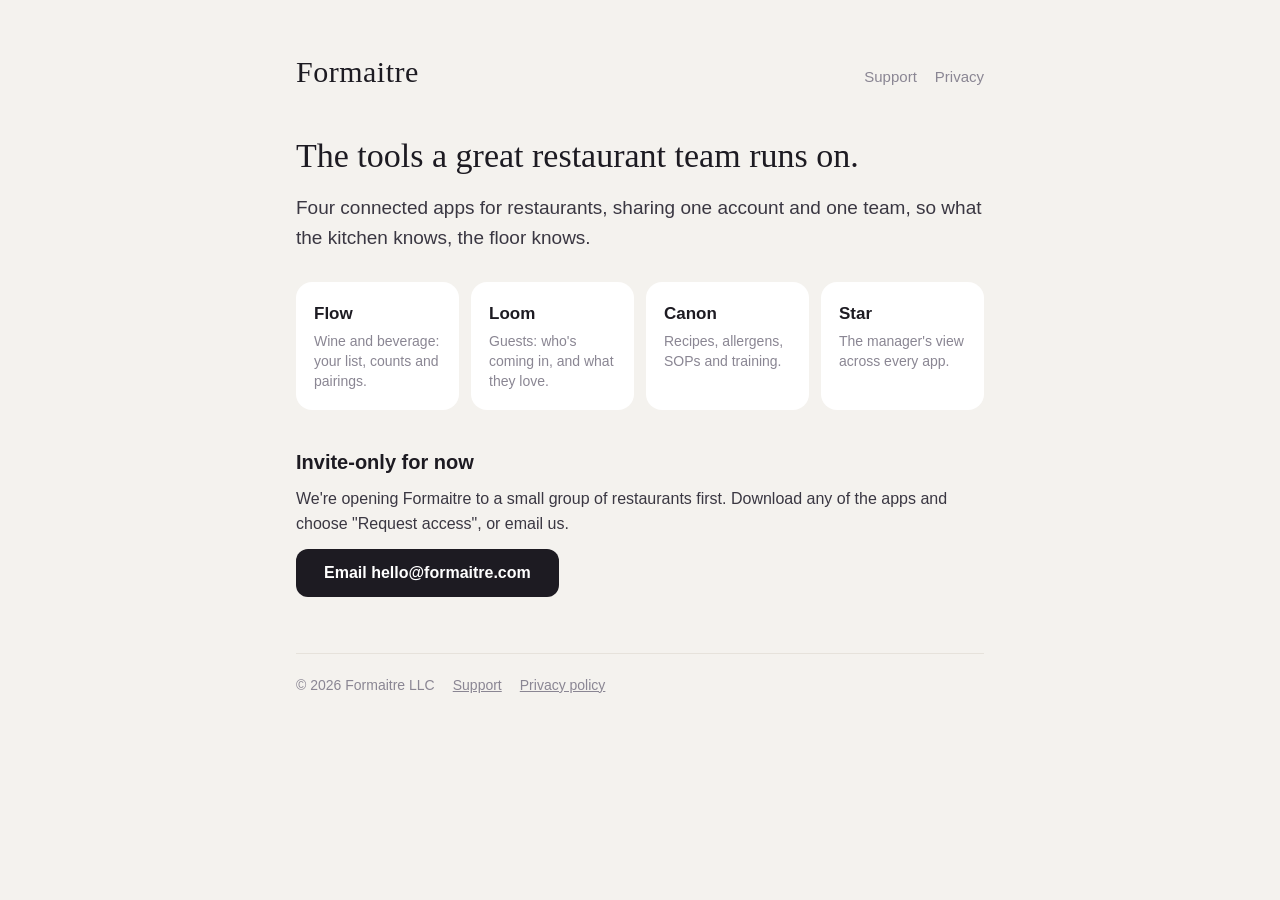
==== index.html @ e459c699 "Add the Formaitre website Home, privacy policy, support, and the email confirmation and password-res" ====
<!doctype html>
<html lang="en">
<head>
<meta charset="utf-8">
<meta name="viewport" content="width=device-width, initial-scale=1">
<title>Formaitre</title>
<meta name="description" content="Formaitre makes apps for restaurant teams: Flow for wine and beverage, Loom for guests, Canon for recipes and training, Star for managers.">
<link rel="stylesheet" href="/style.css">
</head>
<body>
<div class="wrap">
  <header>
    <a class="wordmark" href="/">Formaitre</a>
    <nav><a href="/support/">Support</a><a href="/privacy/">Privacy</a></nav>
  </header>

  <h1>The tools a great restaurant team runs on.</h1>
  <p class="lead">Four connected apps for restaurants, sharing one account and one team, so what the kitchen knows, the floor knows.</p>

  <div class="apps">
    <div class="app"><strong>Flow</strong><span>Wine and beverage: your list, counts and pairings.</span></div>
    <div class="app"><strong>Loom</strong><span>Guests: who's coming in, and what they love.</span></div>
    <div class="app"><strong>Canon</strong><span>Recipes, allergens, SOPs and training.</span></div>
    <div class="app"><strong>Star</strong><span>The manager's view across every app.</span></div>
  </div>

  <h2>Invite-only for now</h2>
  <p>We're opening Formaitre to a small group of restaurants first. Download any of the apps and choose "Request access", or email us.</p>
  <p><a class="button" href="mailto:hello@formaitre.com?subject=Formaitre%20access">Email hello@formaitre.com</a></p>

  <footer>
    <span>© 2026 Formaitre LLC</span>
    <a href="/support/">Support</a>
    <a href="/privacy/">Privacy policy</a>
  </footer>
</div>
</body>
</html>
---- style.css ----
:root {
  --bg: #f4f2ee;
  --card: #ffffff;
  --ink: #1d1b22;
  --text: #3a3742;
  --muted: #8a8693;
  --line: #e6e2db;
  --accent: #1d1b22;
  --ok: #2f9e5b;
  --error: #c2332c;
}

* { box-sizing: border-box; }

html, body {
  margin: 0;
  background: var(--bg);
  color: var(--text);
  font-family: -apple-system, BlinkMacSystemFont, "Segoe UI", Helvetica, Arial, sans-serif;
  font-size: 16px;
  line-height: 1.6;
  -webkit-text-size-adjust: 100%;
}

a { color: var(--ink); }

.wrap { max-width: 720px; margin: 0 auto; padding: 48px 16px 64px; }
.wrap.narrow { max-width: 440px; }

.wordmark {
  font-family: Georgia, "Times New Roman", serif;
  font-size: 30px;
  letter-spacing: 0.5px;
  color: var(--ink);
  text-decoration: none;
}

header { display: flex; align-items: baseline; justify-content: space-between; gap: 16px; margin-bottom: 40px; }
header nav { display: flex; gap: 18px; font-size: 15px; }
header nav a { color: var(--muted); text-decoration: none; }
header nav a:hover { color: var(--ink); }

h1 { font-family: Georgia, "Times New Roman", serif; font-weight: normal; color: var(--ink); font-size: 34px; line-height: 1.2; margin: 0 0 16px; }
h2 { color: var(--ink); font-size: 20px; margin: 36px 0 8px; }
h3 { color: var(--ink); font-size: 16px; margin: 20px 0 4px; }
p, li { margin: 0 0 12px; }
.lead { font-size: 19px; color: var(--text); }
.muted { color: var(--muted); font-size: 14px; }

.apps { display: grid; grid-template-columns: repeat(auto-fit, minmax(150px, 1fr)); gap: 12px; margin: 28px 0; }
.app { background: var(--card); border-radius: 16px; padding: 18px; }
.app strong { display: block; color: var(--ink); font-size: 17px; margin-bottom: 4px; }
.app span { font-size: 14px; color: var(--muted); line-height: 1.45; display: block; }

.card { background: var(--card); border-radius: 16px; padding: 32px; text-align: center; }
.card .wordmark { display: inline-block; margin-bottom: 16px; }
.card p { color: var(--text); }

.button {
  display: inline-block;
  padding: 14px 28px;
  border: 0;
  border-radius: 12px;
  background: var(--accent);
  color: #fff;
  font: 600 16px/20px -apple-system, BlinkMacSystemFont, "Segoe UI", Helvetica, Arial, sans-serif;
  text-decoration: none;
  cursor: pointer;
}
.button:disabled { opacity: 0.5; cursor: default; }

form { text-align: left; margin-top: 20px; }
label { display: block; font-size: 14px; color: var(--muted); margin: 14px 0 6px; }
input {
  width: 100%;
  padding: 12px 14px;
  border: 1px solid var(--line);
  border-radius: 10px;
  font: 16px -apple-system, BlinkMacSystemFont, "Segoe UI", Helvetica, Arial, sans-serif;
  color: var(--ink);
  background: #fff;
}
form .button { width: 100%; margin-top: 20px; }

.status-ok { color: var(--ok); }
.status-error { color: var(--error); }
.hidden { display: none; }

footer { margin-top: 56px; padding-top: 20px; border-top: 1px solid var(--line); font-size: 14px; color: var(--muted); display: flex; flex-wrap: wrap; gap: 18px; }
footer a { color: var(--muted); }
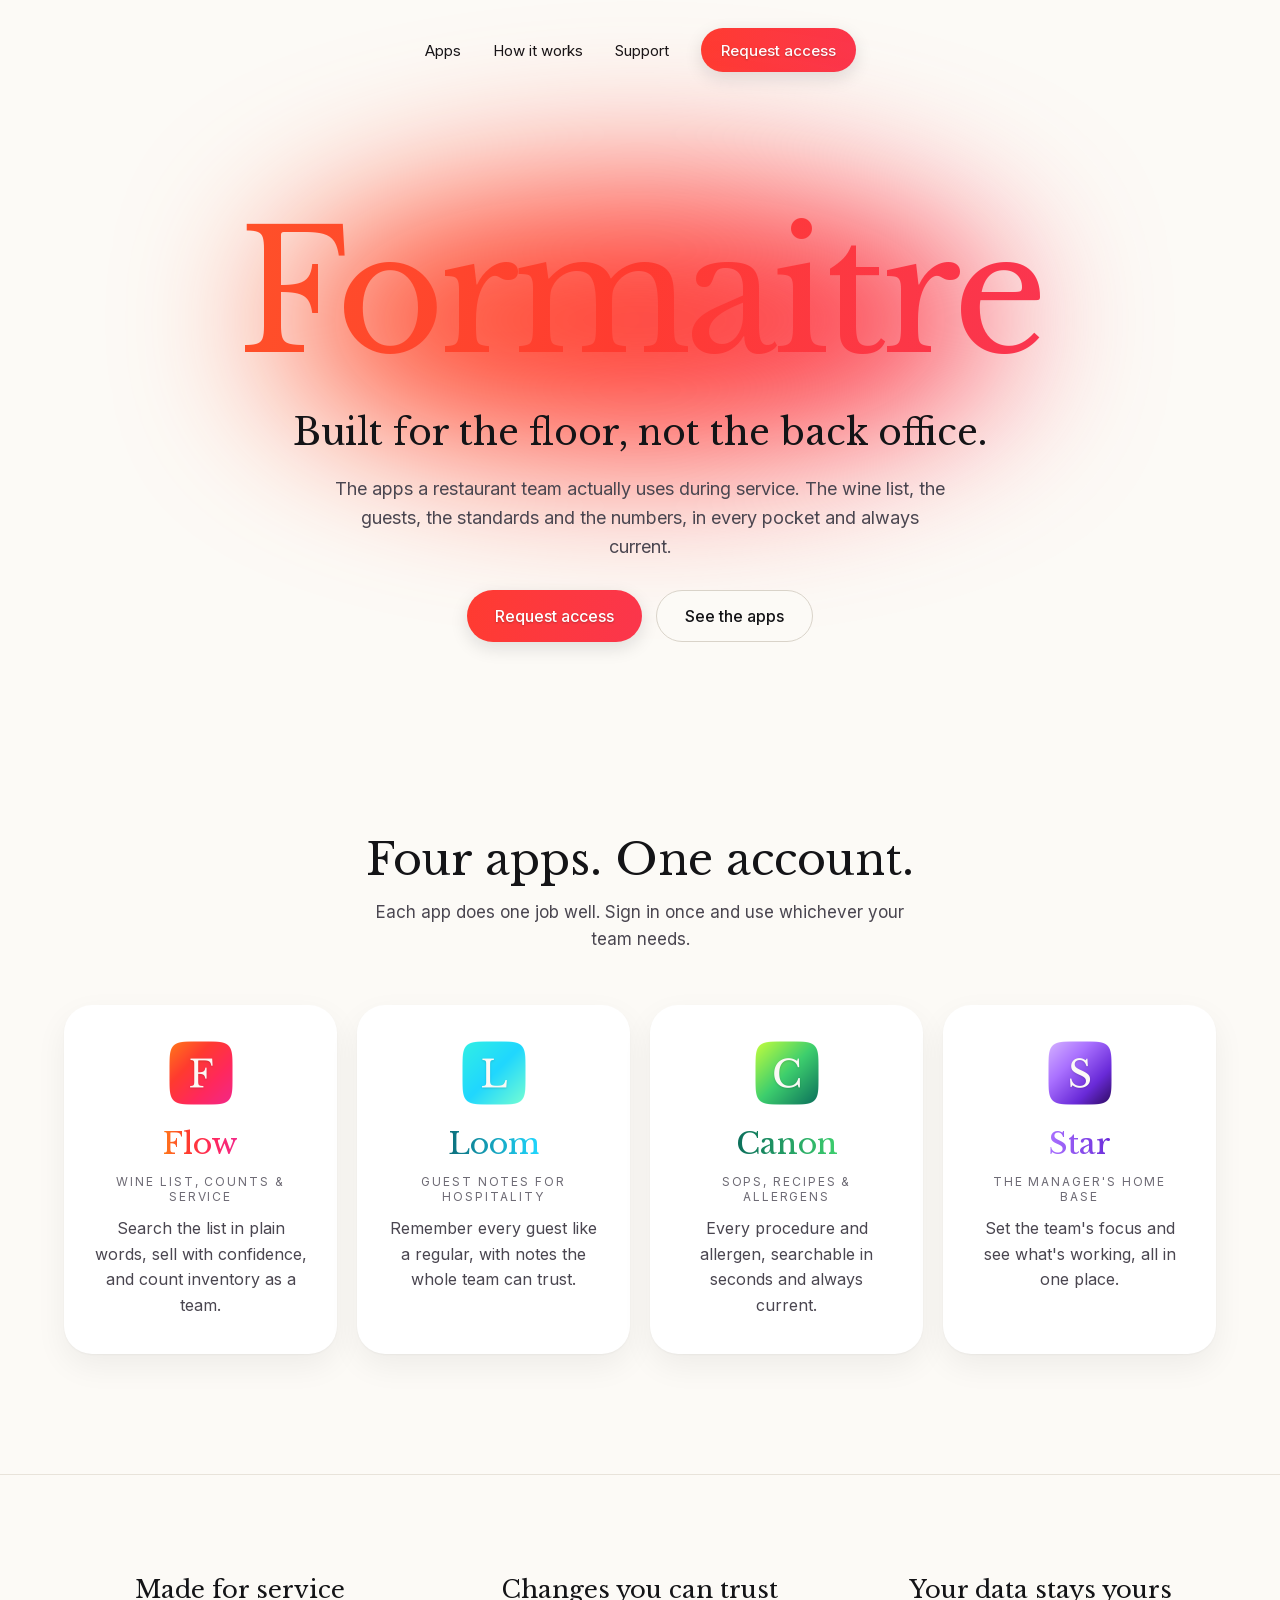
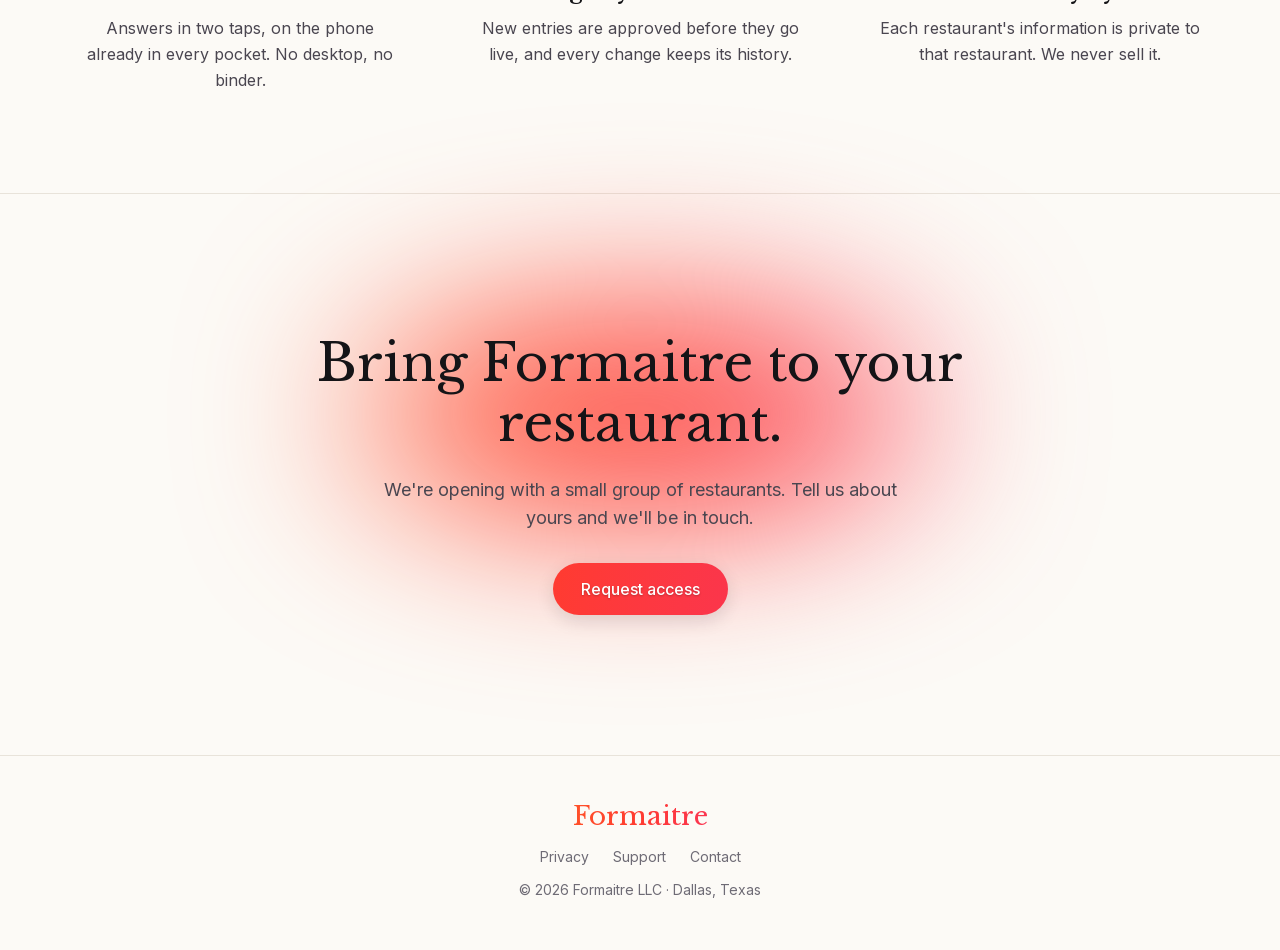
==== commit 9c900c2b: "Rebuild the website from the new design - Home page from the new design: wordmark and glow cycling t" ====
--- a/index.html
+++ b/index.html
@@ -4,35 +4,103 @@
 <meta charset="utf-8">
 <meta name="viewport" content="width=device-width, initial-scale=1">
 <title>Formaitre</title>
-<meta name="description" content="Formaitre makes apps for restaurant teams: Flow for wine and beverage, Loom for guests, Canon for recipes and training, Star for managers.">
+<meta name="description" content="The apps a restaurant team actually uses during service: Flow, Loom, Canon and Star.">
+<link rel="preload" href="/fonts/LibreBaskerville.woff2" as="font" type="font/woff2" crossorigin>
+<link rel="preload" href="/fonts/Inter.woff2" as="font" type="font/woff2" crossorigin>
 <link rel="stylesheet" href="/style.css">
 </head>
 <body>
-<div class="wrap">
-  <header>
-    <a class="wordmark" href="/">Formaitre</a>
-    <nav><a href="/support/">Support</a><a href="/privacy/">Privacy</a></nav>
-  </header>
+<div class="palette">
 
-  <h1>The tools a great restaurant team runs on.</h1>
-  <p class="lead">Four connected apps for restaurants, sharing one account and one team, so what the kitchen knows, the floor knows.</p>
+<header class="site-header">
+  <nav aria-label="Main">
+    <a href="#apps">Apps</a>
+    <a href="#how">How it works</a>
+    <a href="/support/">Support</a>
+    <a href="mailto:hello@formaitre.com" class="gbtn small">Request access</a>
+  </nav>
+</header>
 
-  <div class="apps">
-    <div class="app"><strong>Flow</strong><span>Wine and beverage: your list, counts and pairings.</span></div>
-    <div class="app"><strong>Loom</strong><span>Guests: who's coming in, and what they love.</span></div>
-    <div class="app"><strong>Canon</strong><span>Recipes, allergens, SOPs and training.</span></div>
-    <div class="app"><strong>Star</strong><span>The manager's view across every app.</span></div>
+<section class="hero">
+  <div class="flowaura" aria-hidden="true"></div>
+  <h1 class="flowfill rise1">Formaitre</h1>
+  <p class="tagline rise2">Built for the floor, not the back office.</p>
+  <p class="intro rise3">The apps a restaurant team actually uses during service. The wine list, the guests, the standards and the numbers, in every pocket and always current.</p>
+  <div class="actions rise4">
+    <a href="mailto:hello@formaitre.com" class="gbtn">Request access</a>
+    <a href="#apps" class="obtn">See the apps</a>
   </div>
+</section>
 
-  <h2>Invite-only for now</h2>
-  <p>We're opening Formaitre to a small group of restaurants first. Download any of the apps and choose "Request access", or email us.</p>
-  <p><a class="button" href="mailto:hello@formaitre.com?subject=Formaitre%20access">Email hello@formaitre.com</a></p>
+<section id="apps" class="apps">
+  <div class="section-head pop">
+    <h2>Four apps. One account.</h2>
+    <p>Each app does one job well. Sign in once and use whichever your team needs.</p>
+  </div>
+  <div class="app-grid">
+    <article class="app-card pop">
+      <img src="/assets/flow-icon.png" alt="">
+      <h3 class="g-flow">Flow</h3>
+      <div class="kicker">Wine list, counts &amp; service</div>
+      <p>Search the list in plain words, sell with confidence, and count inventory as a team.</p>
+    </article>
+    <article class="app-card pop2">
+      <img src="/assets/loom-icon.png" alt="">
+      <h3 class="g-loom">Loom</h3>
+      <div class="kicker">Guest notes for hospitality</div>
+      <p>Remember every guest like a regular, with notes the whole team can trust.</p>
+    </article>
+    <article class="app-card pop3">
+      <img src="/assets/canon-icon.png" alt="">
+      <h3 class="g-canon">Canon</h3>
+      <div class="kicker">SOPs, recipes &amp; allergens</div>
+      <p>Every procedure and allergen, searchable in seconds and always current.</p>
+    </article>
+    <article class="app-card pop4">
+      <img src="/assets/star-icon.png" alt="">
+      <h3 class="g-star">Star</h3>
+      <div class="kicker">The manager's home base</div>
+      <p>Set the team's focus and see what's working, all in one place.</p>
+    </article>
+  </div>
+</section>
 
-  <footer>
-    <span>© 2026 Formaitre LLC</span>
-    <a href="/support/">Support</a>
-    <a href="/privacy/">Privacy policy</a>
-  </footer>
+<section id="how" class="how">
+  <div class="how-grid">
+    <div class="pop">
+      <h3>Made for service</h3>
+      <p>Answers in two taps, on the phone already in every pocket. No desktop, no binder.</p>
+    </div>
+    <div class="pop2">
+      <h3>Changes you can trust</h3>
+      <p>New entries are approved before they go live, and every change keeps its history.</p>
+    </div>
+    <div class="pop3">
+      <h3>Your data stays yours</h3>
+      <p>Each restaurant's information is private to that restaurant. We never sell it.</p>
+    </div>
+  </div>
+</section>
+
+<section class="cta pop">
+  <div class="flowaura" aria-hidden="true"></div>
+  <h2>Bring Formaitre to your restaurant.</h2>
+  <p>We're opening with a small group of restaurants. Tell us about yours and we'll be in touch.</p>
+  <a href="mailto:hello@formaitre.com" class="gbtn">Request access</a>
+</section>
+
+<footer class="site-footer">
+  <div class="inner">
+    <span class="wordmark flowfill">Formaitre</span>
+    <nav aria-label="Footer">
+      <a href="/privacy/">Privacy</a>
+      <a href="/support/">Support</a>
+      <a href="mailto:hello@formaitre.com">Contact</a>
+    </nav>
+    <span>© 2026 Formaitre LLC · Dallas, Texas</span>
+  </div>
+</footer>
+
 </div>
 </body>
 </html>
--- a/style.css
+++ b/style.css
@@ -1,90 +1,168 @@
+/* Fonts (SIL Open Font License; served from this site) */
+@font-face { font-family: "Libre Baskerville"; font-style: normal; font-weight: 400 700; font-display: swap; src: url("/fonts/LibreBaskerville.woff2") format("woff2"); }
+@font-face { font-family: "Libre Baskerville"; font-style: italic; font-weight: 400; font-display: swap; src: url("/fonts/LibreBaskerville-Italic.woff2") format("woff2"); }
+@font-face { font-family: "Inter"; font-style: normal; font-weight: 400 600; font-display: swap; src: url("/fonts/Inter.woff2") format("woff2"); }
+
 :root {
-  --bg: #f4f2ee;
-  --card: #ffffff;
-  --ink: #1d1b22;
-  --text: #3a3742;
-  --muted: #8a8693;
-  --line: #e6e2db;
-  --accent: #1d1b22;
-  --ok: #2f9e5b;
-  --error: #c2332c;
+  --bg: #FCFAF6;
+  --card: #FFFFFF;
+  --ink: #141417;
+  --text: #4A4650;
+  --muted: #6E6B75;
+  --line: #E8E3DA;
+  --border: #D9D3C9;
+  --ok: #2F9E5B;
+  --error: #C2332C;
+  --serif: "Libre Baskerville", Georgia, serif;
+  --sans: Inter, system-ui, sans-serif;
 }
 
 * { box-sizing: border-box; }
+html, body { margin: 0; background: var(--bg); }
+body { color: var(--ink); font-family: var(--sans); -webkit-text-size-adjust: 100%; }
+a { color: var(--ink); text-decoration: none; }
+a:hover { color: var(--muted); }
 
-html, body {
-  margin: 0;
-  background: var(--bg);
-  color: var(--text);
-  font-family: -apple-system, BlinkMacSystemFont, "Segoe UI", Helvetica, Arial, sans-serif;
-  font-size: 16px;
-  line-height: 1.6;
-  -webkit-text-size-adjust: 100%;
+/* App palettes: the page cycles Flow, Loom, Canon, Star (~20 s each) */
+@property --c1 { syntax: "<color>"; inherits: true; initial-value: #FF7A1A; }
+@property --c2 { syntax: "<color>"; inherits: true; initial-value: #FF3B30; }
+@property --c3 { syntax: "<color>"; inherits: true; initial-value: #F2298A; }
+.palette { width: 100%; background: var(--bg); color: var(--ink); font-family: var(--sans); overflow: hidden; animation: palettes 88s ease-in-out infinite; }
+@keyframes palettes {
+  0%, 22.7% { --c1: #FF7A1A; --c2: #FF3B30; --c3: #F2298A; }
+  25%, 47.7% { --c1: #0B6E7A; --c2: #20D7FF; --c3: #32F0E4; }
+  50%, 72.7% { --c1: #0B6E5B; --c2: #3ECF6E; --c3: #8FD63A; }
+  75%, 97.7% { --c1: #D6B4FF; --c2: #A970FF; --c3: #6A2BD9; }
+  100% { --c1: #FF7A1A; --c2: #FF3B30; --c3: #F2298A; }
 }
 
-a { color: var(--ink); }
-
-.wrap { max-width: 720px; margin: 0 auto; padding: 48px 16px 64px; }
-.wrap.narrow { max-width: 440px; }
-
-.wordmark {
-  font-family: Georgia, "Times New Roman", serif;
-  font-size: 30px;
-  letter-spacing: 0.5px;
-  color: var(--ink);
-  text-decoration: none;
+/* Gradient button following the palette */
+.gbtn {
+  background-color: var(--c2);
+  background-image: linear-gradient(100deg, var(--c2), color-mix(in srgb, var(--c2) 70%, var(--c3)), var(--c2));
+  background-size: 200% 100%;
+  animation: drift 40s linear infinite;
+  box-shadow: 0 6px 18px rgba(20, 20, 23, 0.12);
+  display: inline-flex; align-items: center; justify-content: center;
+  min-height: 52px; padding: 0 28px; border: 0; border-radius: 999px;
+  color: #FFFFFF; text-shadow: 0 1px 2px rgba(20, 20, 23, 0.28);
+  font: 500 16px/1 var(--sans); cursor: pointer;
+}
+.gbtn:hover { color: #FFFFFF; filter: brightness(1.06); }
+.gbtn.small { min-height: 44px; padding: 0 20px; font-size: 15px; }
+.gbtn:disabled { opacity: 0.55; cursor: default; filter: none; }
+.obtn {
+  display: inline-flex; align-items: center; min-height: 52px; padding: 0 28px; border-radius: 999px;
+  border: 1px solid var(--border); background: var(--bg); font-size: 16px; font-weight: 500;
 }
 
-header { display: flex; align-items: baseline; justify-content: space-between; gap: 16px; margin-bottom: 40px; }
-header nav { display: flex; gap: 18px; font-size: 15px; }
-header nav a { color: var(--muted); text-decoration: none; }
-header nav a:hover { color: var(--ink); }
+/* Wordmark and glow */
+.flowfill { color: #FF3B30; }
+@supports (color: color-mix(in srgb, red 50%, blue)) {
+  .flowfill {
+    background: linear-gradient(100deg, color-mix(in srgb, var(--c2) 65%, var(--c1)), var(--c2), color-mix(in srgb, var(--c2) 65%, var(--c3)), var(--c2), color-mix(in srgb, var(--c2) 65%, var(--c1)));
+    background-size: 200% 100%;
+    -webkit-background-clip: text; background-clip: text; color: transparent;
+    animation: drift 36s linear infinite;
+  }
+}
+.flowaura {
+  position: absolute; left: 50%; border-radius: 50%;
+  background: linear-gradient(100deg, color-mix(in srgb, var(--c2) 65%, var(--c1)), var(--c2), color-mix(in srgb, var(--c2) 65%, var(--c3)), var(--c2), color-mix(in srgb, var(--c2) 65%, var(--c1)));
+  background-size: 200% 100%;
+  animation: drift 36s linear infinite, breathe 10s ease-in-out infinite;
+}
+@keyframes drift { 0% { background-position: 0% 50%; } 100% { background-position: 200% 50%; } }
+@keyframes breathe { 0%, 100% { transform: scale(1); opacity: .24; } 50% { transform: scale(1.08); opacity: .34; } }
 
-h1 { font-family: Georgia, "Times New Roman", serif; font-weight: normal; color: var(--ink); font-size: 34px; line-height: 1.2; margin: 0 0 16px; }
-h2 { color: var(--ink); font-size: 20px; margin: 36px 0 8px; }
-h3 { color: var(--ink); font-size: 16px; margin: 20px 0 4px; }
-p, li { margin: 0 0 12px; }
-.lead { font-size: 19px; color: var(--text); }
-.muted { color: var(--muted); font-size: 14px; }
+/* Entrance and scroll-in animations */
+@keyframes rise { from { opacity: 0; transform: translateY(18px); } to { opacity: 1; transform: none; } }
+.rise1 { animation: rise .9s ease-out both; }
+.rise2 { animation: rise .9s ease-out .15s both; }
+.rise3 { animation: rise .9s ease-out .3s both; }
+.rise4 { animation: rise .9s ease-out .45s both; }
+@keyframes pop { from { opacity: 0; transform: translateY(48px) scale(.96); } to { opacity: 1; transform: none; } }
+@supports (animation-timeline: view()) {
+  .pop { animation: pop linear both; animation-timeline: view(); animation-range: entry 0% entry 70%; }
+  .pop2 { animation: pop linear both; animation-timeline: view(); animation-range: entry 10% entry 80%; }
+  .pop3 { animation: pop linear both; animation-timeline: view(); animation-range: entry 20% entry 90%; }
+  .pop4 { animation: pop linear both; animation-timeline: view(); animation-range: entry 30% entry 100%; }
+}
 
-.apps { display: grid; grid-template-columns: repeat(auto-fit, minmax(150px, 1fr)); gap: 12px; margin: 28px 0; }
-.app { background: var(--card); border-radius: 16px; padding: 18px; }
-.app strong { display: block; color: var(--ink); font-size: 17px; margin-bottom: 4px; }
-.app span { font-size: 14px; color: var(--muted); line-height: 1.45; display: block; }
+/* App name gradients */
+.g-flow, .g-loom, .g-canon, .g-star { -webkit-background-clip: text; background-clip: text; color: transparent; }
+.g-flow { background-image: linear-gradient(90deg, #FF7A1A 0%, #FF3B30 34%, #FF285F 68%, #F2298A 100%); }
+.g-loom { background-image: linear-gradient(90deg, #0B6E7A 0%, #20D7FF 100%); }
+.g-canon { background-image: linear-gradient(90deg, #0B6E5B 0%, #3ECF6E 100%); }
+.g-star { background-image: linear-gradient(90deg, #A970FF 0%, #6A2BD9 100%); }
 
-.card { background: var(--card); border-radius: 16px; padding: 32px; text-align: center; }
-.card .wordmark { display: inline-block; margin-bottom: 16px; }
-.card p { color: var(--text); }
+@media (prefers-reduced-motion: reduce) {
+  .gbtn, .palette, .flowfill, .flowaura, .rise1, .rise2, .rise3, .rise4, .pop, .pop2, .pop3, .pop4 { animation: none; }
+}
 
-.button {
-  display: inline-block;
-  padding: 14px 28px;
-  border: 0;
-  border-radius: 12px;
-  background: var(--accent);
-  color: #fff;
-  font: 600 16px/20px -apple-system, BlinkMacSystemFont, "Segoe UI", Helvetica, Arial, sans-serif;
-  text-decoration: none;
-  cursor: pointer;
-}
-.button:disabled { opacity: 0.5; cursor: default; }
+/* Layout */
+.site-header { max-width: 1200px; margin: 0 auto; padding: 28px 24px; display: flex; flex-wrap: wrap; gap: 28px; align-items: center; justify-content: center; font-size: 15px; }
+.site-header nav { display: flex; flex-wrap: wrap; gap: 32px; align-items: center; justify-content: center; }
+.site-header .wordmark { font-family: var(--serif); font-size: 28px; line-height: 1; }
 
-form { text-align: left; margin-top: 20px; }
-label { display: block; font-size: 14px; color: var(--muted); margin: 14px 0 6px; }
-input {
-  width: 100%;
-  padding: 12px 14px;
-  border: 1px solid var(--line);
-  border-radius: 10px;
-  font: 16px -apple-system, BlinkMacSystemFont, "Segoe UI", Helvetica, Arial, sans-serif;
-  color: var(--ink);
-  background: #fff;
-}
-form .button { width: 100%; margin-top: 20px; }
+.hero { position: relative; max-width: 1200px; margin: 0 auto; padding: 110px 24px 150px; display: flex; flex-direction: column; align-items: center; text-align: center; gap: 18px; }
+.hero .flowaura { top: 90px; width: 720px; max-width: 90%; height: 260px; margin-left: -360px; filter: blur(80px); }
+.hero h1 { position: relative; margin: 0 0 6px; font-family: var(--serif); font-weight: 400; font-size: clamp(64px, 13vw, 168px); line-height: 1.02; letter-spacing: -0.035em; padding: 0 0.06em 0.04em; }
+.hero .tagline { position: relative; margin: 0; max-width: 820px; font-family: var(--serif); font-size: clamp(24px, 3vw, 36px); line-height: 1.3; }
+.hero .intro { position: relative; margin: 0; max-width: 620px; font-size: 18px; line-height: 1.6; color: var(--text); }
+.hero .actions { position: relative; display: flex; flex-wrap: wrap; gap: 14px; justify-content: center; margin-top: 10px; }
 
-.status-ok { color: var(--ok); }
-.status-error { color: var(--error); }
-.hidden { display: none; }
+.apps { max-width: 1200px; margin: 0 auto; padding: 40px 24px 120px; }
+.section-head { display: flex; flex-direction: column; align-items: center; text-align: center; gap: 12px; margin-bottom: 52px; }
+.section-head h2 { margin: 0; font-family: var(--serif); font-weight: 400; font-size: clamp(30px, 3.6vw, 44px); }
+.section-head p { margin: 0; max-width: 560px; font-size: 17px; line-height: 1.6; color: var(--text); }
+.app-grid { display: grid; grid-template-columns: repeat(auto-fit, minmax(250px, 1fr)); gap: 20px; }
+.app-card { padding: 36px 28px; border-radius: 28px; background: var(--card); box-shadow: 0 1px 2px rgba(20, 20, 23, 0.04), 0 12px 32px rgba(20, 20, 23, 0.06); display: flex; flex-direction: column; align-items: center; text-align: center; gap: 12px; }
+.app-card img { width: 64px; height: 64px; }
+.app-card h3 { margin: 8px 0 0; font-family: var(--serif); font-weight: 400; font-size: 30px; }
+.app-card .kicker { font-size: 12px; letter-spacing: 0.16em; text-transform: uppercase; color: var(--muted); }
+.app-card p { margin: 0; font-size: 16px; line-height: 1.6; color: var(--text); }
 
-footer { margin-top: 56px; padding-top: 20px; border-top: 1px solid var(--line); font-size: 14px; color: var(--muted); display: flex; flex-wrap: wrap; gap: 18px; }
-footer a { color: var(--muted); }
+.how { border-top: 1px solid var(--line); border-bottom: 1px solid var(--line); }
+.how-grid { max-width: 1200px; margin: 0 auto; padding: 100px 24px; display: grid; grid-template-columns: repeat(auto-fit, minmax(260px, 1fr)); gap: 48px; text-align: center; }
+.how-grid > div { display: flex; flex-direction: column; align-items: center; gap: 12px; }
+.how-grid h3 { margin: 0; font-family: var(--serif); font-weight: 400; font-size: 24px; }
+.how-grid p { margin: 0; max-width: 320px; font-size: 16px; line-height: 1.6; color: var(--text); }
+
+.cta { position: relative; max-width: 1200px; margin: 0 auto; padding: 140px 24px; display: flex; flex-direction: column; align-items: center; text-align: center; gap: 22px; }
+.cta .flowaura { top: 120px; width: 560px; max-width: 90%; height: 200px; margin-left: -280px; filter: blur(90px); }
+.cta h2 { position: relative; margin: 0; max-width: 760px; font-family: var(--serif); font-weight: 400; font-size: clamp(32px, 4.4vw, 52px); line-height: 1.15; }
+.cta p { position: relative; margin: 0; max-width: 560px; font-size: 18px; line-height: 1.6; color: var(--text); }
+.cta .gbtn { position: relative; margin-top: 8px; }
+
+.site-footer { border-top: 1px solid var(--line); }
+.site-footer .inner { max-width: 1200px; margin: 0 auto; padding: 44px 24px 52px; display: flex; flex-direction: column; gap: 16px; align-items: center; text-align: center; font-size: 14px; color: var(--muted); }
+.site-footer .wordmark { font-family: var(--serif); font-size: 26px; }
+.site-footer nav { display: flex; flex-wrap: wrap; gap: 24px; justify-content: center; }
+.site-footer nav a { color: var(--muted); }
+
+/* Text pages (privacy, support) */
+.page { max-width: 720px; margin: 0 auto; padding: 40px 24px 96px; font-size: 16px; line-height: 1.7; color: var(--text); }
+.page h1 { margin: 0 0 8px; font-family: var(--serif); font-weight: 400; font-size: clamp(34px, 5vw, 48px); line-height: 1.15; color: var(--ink); text-align: center; }
+.page .updated { margin: 0 0 40px; text-align: center; font-size: 14px; color: var(--muted); }
+.page .lead { font-size: 18px; text-align: center; margin-bottom: 40px; }
+.page h2 { margin: 44px 0 10px; font-family: var(--serif); font-weight: 400; font-size: 24px; color: var(--ink); }
+.page h3 { margin: 24px 0 4px; font-size: 16px; font-weight: 600; color: var(--ink); }
+.page p, .page li { margin: 0 0 12px; }
+.page a { text-decoration: underline; text-underline-offset: 3px; }
+
+/* Email pages (confirm, reset) */
+.auth { position: relative; max-width: 460px; margin: 0 auto; padding: 72px 24px 120px; }
+.auth .flowaura { top: 70px; width: 420px; max-width: 90%; height: 180px; margin-left: -210px; filter: blur(80px); }
+.auth .card { position: relative; padding: 40px 32px; border-radius: 28px; background: var(--card); box-shadow: 0 1px 2px rgba(20, 20, 23, 0.04), 0 12px 32px rgba(20, 20, 23, 0.06); text-align: center; color: var(--text); font-size: 16px; line-height: 1.6; }
+.auth .card .wordmark { display: inline-block; margin-bottom: 18px; font-family: var(--serif); font-size: 34px; letter-spacing: -0.02em; }
+.auth .card p { margin: 0 0 12px; }
+.auth .card strong { color: var(--ink); font-weight: 600; }
+.auth form { text-align: left; margin-top: 20px; }
+.auth label { display: block; font-size: 14px; color: var(--muted); margin: 14px 0 6px; }
+.auth input { width: 100%; min-height: 48px; padding: 12px 16px; border: 1px solid var(--border); border-radius: 14px; background: var(--bg); color: var(--ink); font: 16px var(--sans); }
+.auth input:focus { outline: 2px solid var(--c2); outline-offset: 1px; }
+.auth form .gbtn { width: 100%; margin-top: 22px; }
+.status-ok strong { color: var(--ok); }
+.status-error, .status-error strong { color: var(--error); }
+.hidden { display: none !important; }
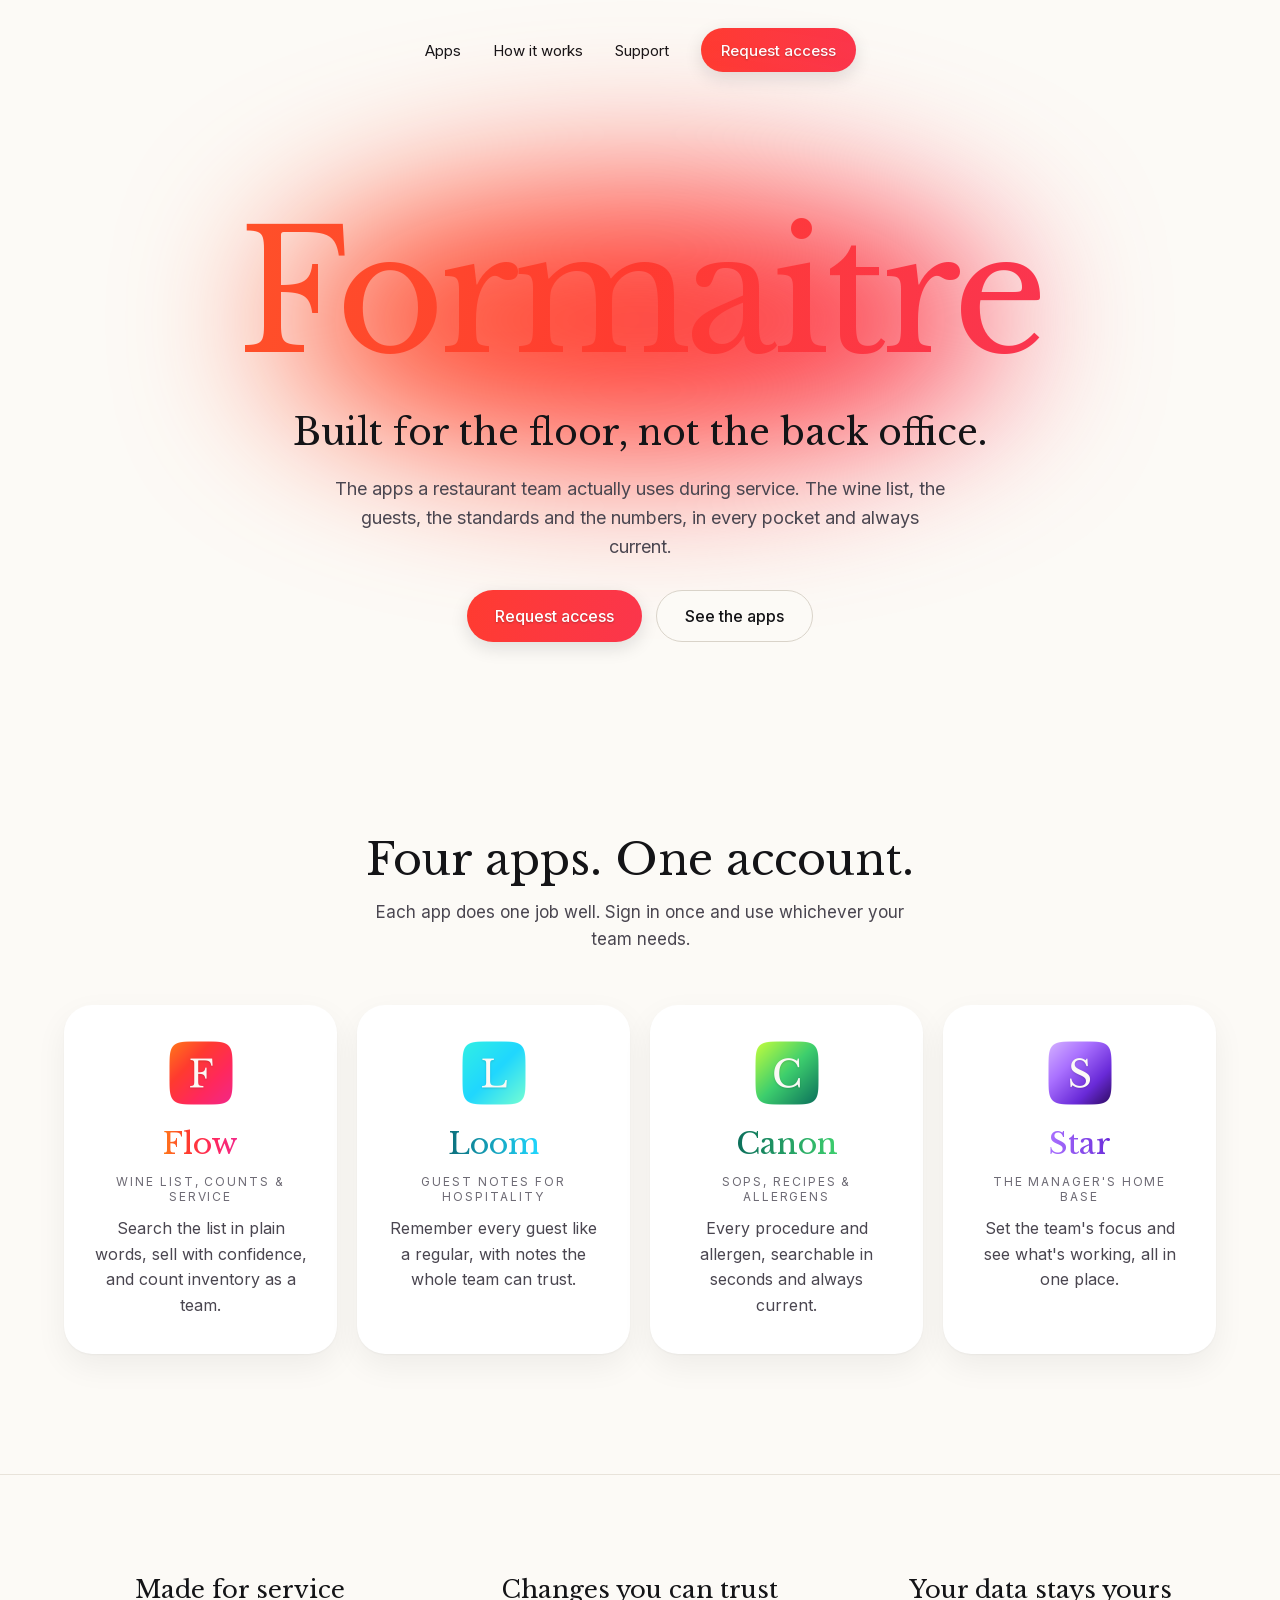
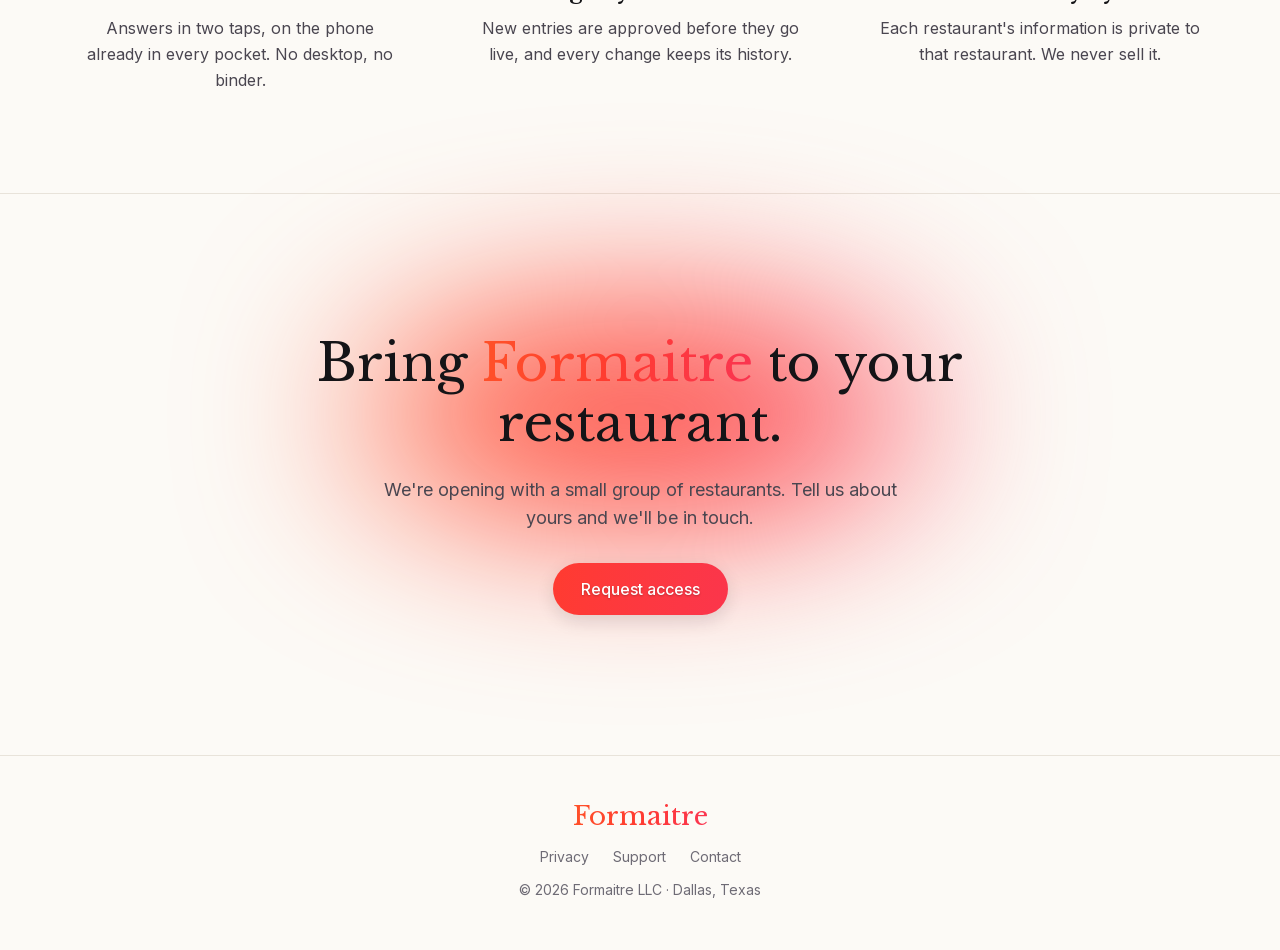
==== commit b7e5cdda: "Gradient Formaitre in the closing line; support page uses support@formaitre.com Co-Authored-By: Clau" ====
--- a/index.html
+++ b/index.html
@@ -84,7 +84,7 @@
 
 <section class="cta pop">
   <div class="flowaura" aria-hidden="true"></div>
-  <h2>Bring Formaitre to your restaurant.</h2>
+  <h2>Bring <span class="flowfill">Formaitre</span> to your restaurant.</h2>
   <p>We're opening with a small group of restaurants. Tell us about yours and we'll be in touch.</p>
   <a href="mailto:hello@formaitre.com" class="gbtn">Request access</a>
 </section>
